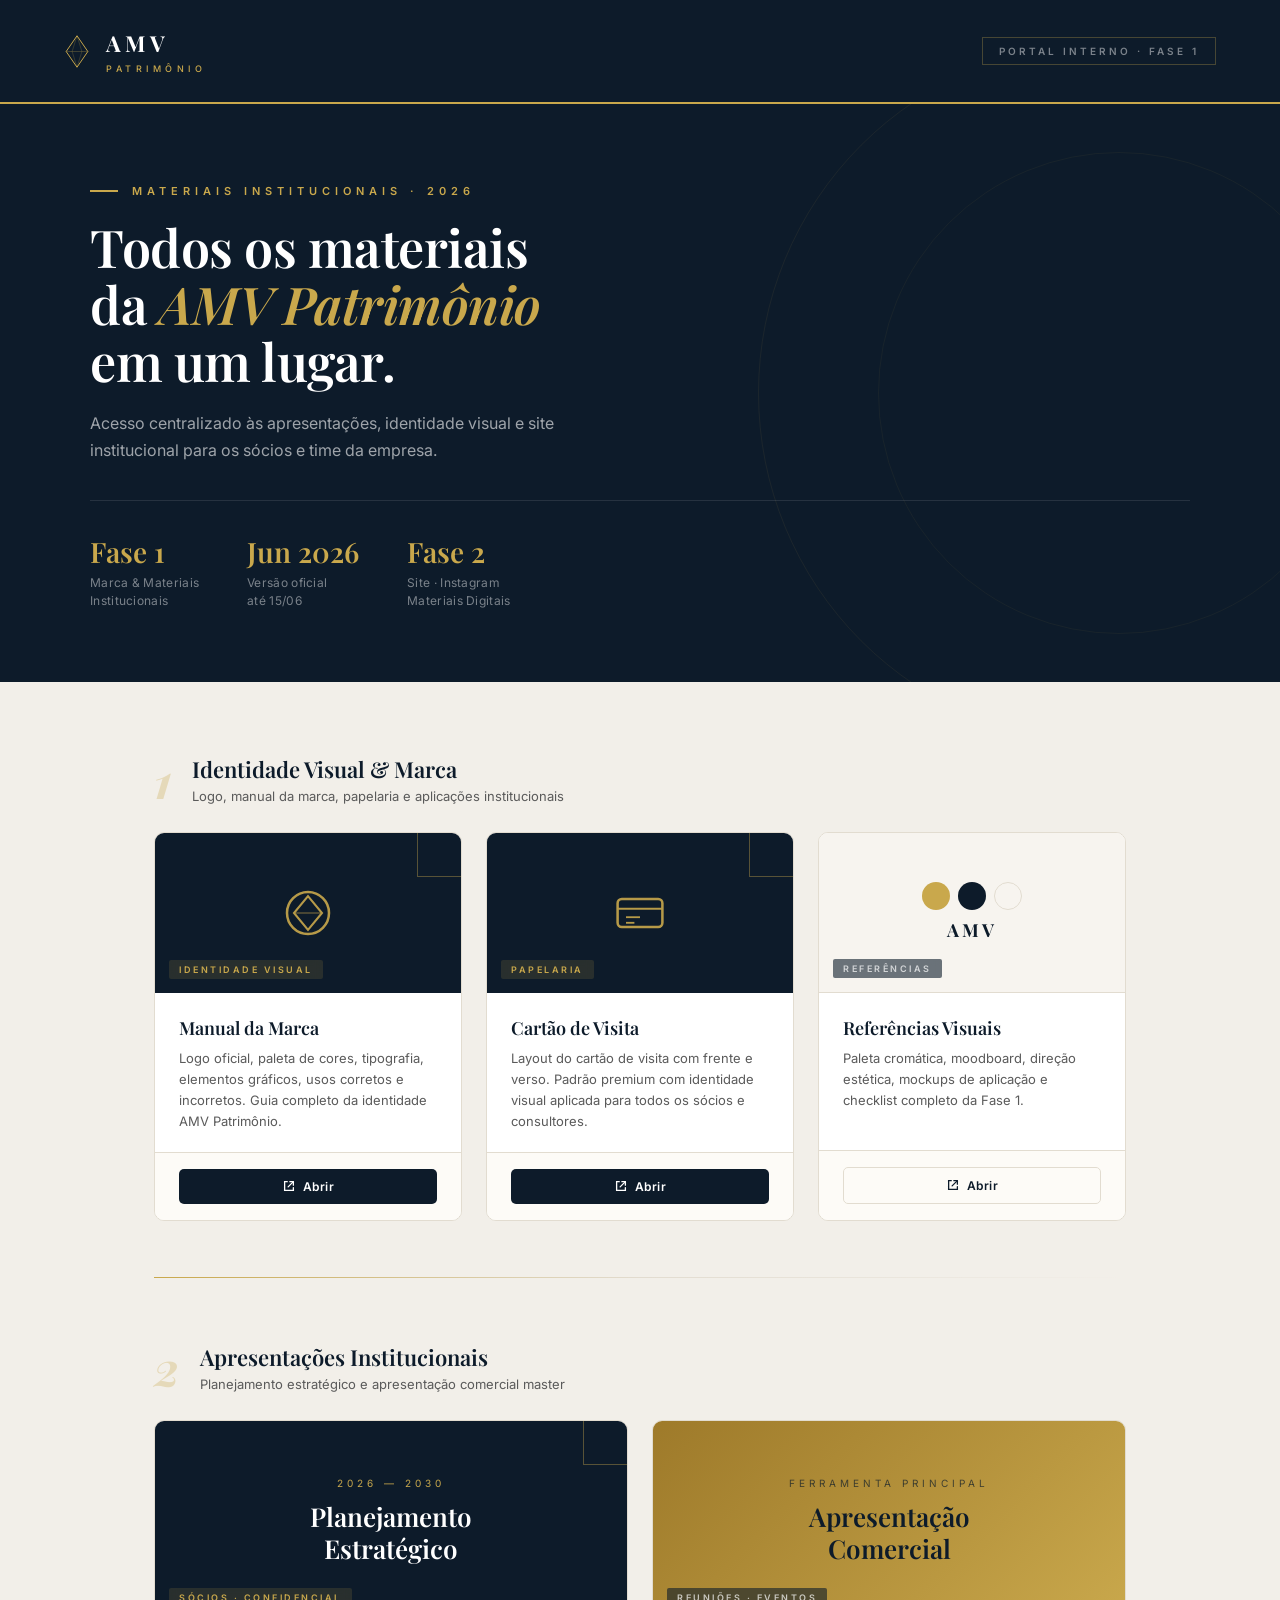
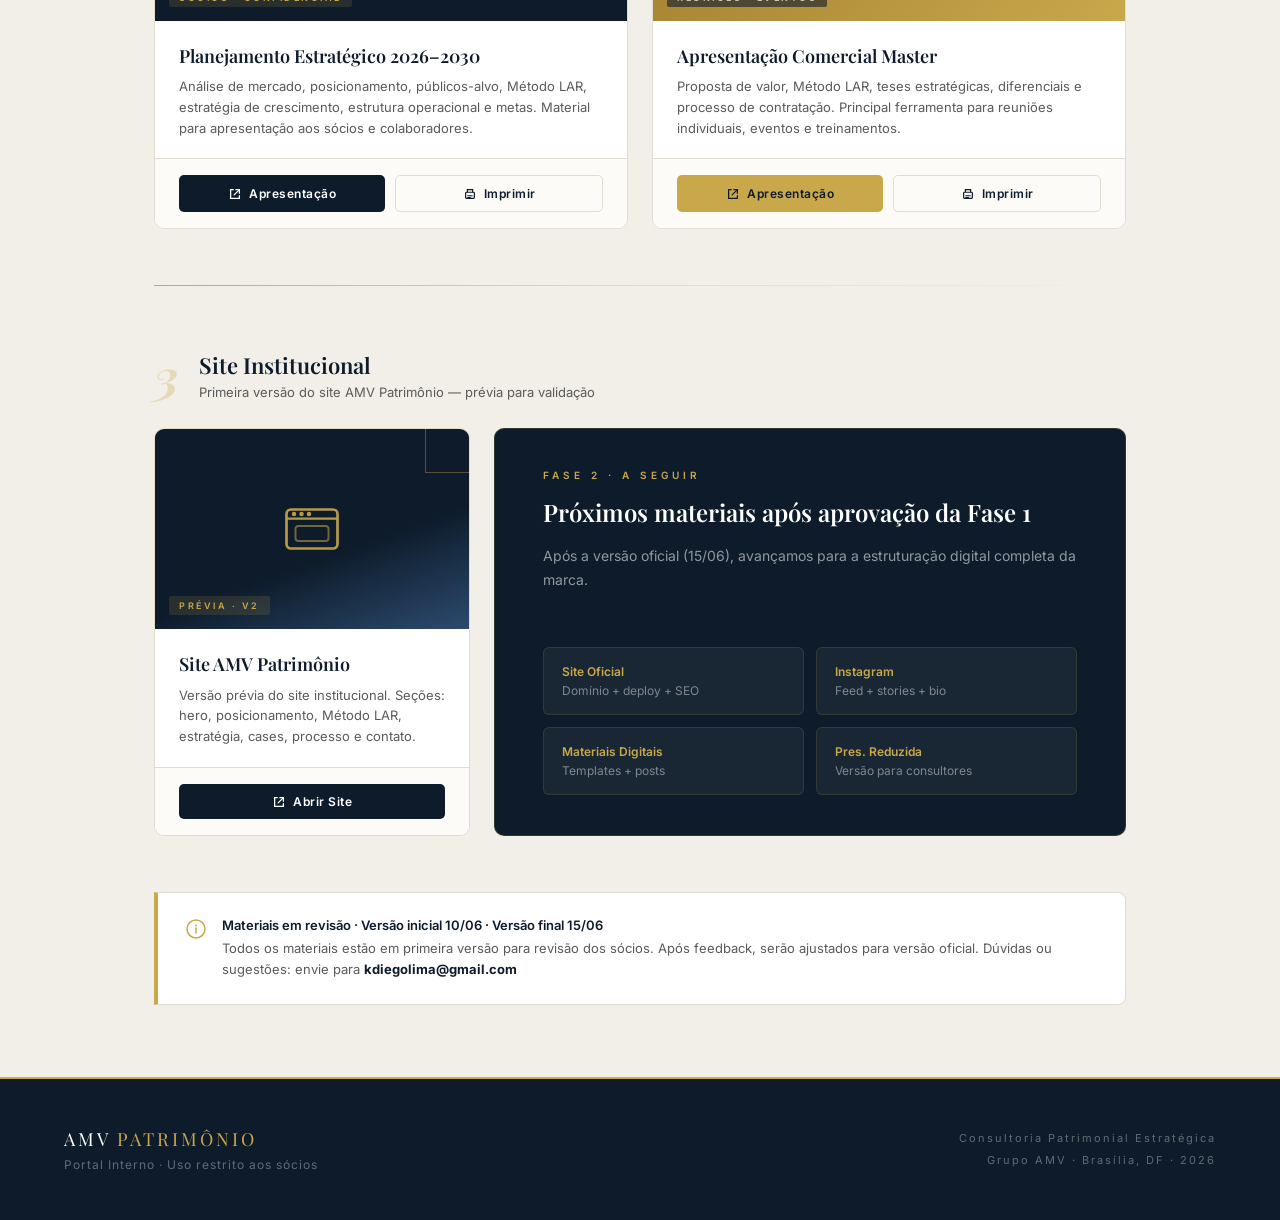
==== index.html @ bef15b98 "feat: lancamento Fase 1 - identidade visual, apresentacoes e site Portal HUB, manual da marca, carta" ====
<!DOCTYPE html>
<html lang="pt-BR">
<head>
<meta charset="UTF-8">
<meta name="viewport" content="width=device-width, initial-scale=1.0">
<title>AMV Patrimônio — Portal Interno</title>
<link rel="preconnect" href="https://fonts.googleapis.com">
<link href="https://fonts.googleapis.com/css2?family=Playfair+Display:ital,wght@0,400;0,600;0,700;1,400;1,600&family=Inter:wght@300;400;500;600&display=swap" rel="stylesheet">
<style>
:root{
  --ouro:#C9A84C; --ouro-l:#E2C97E; --ouro-d:#9E7A2A;
  --navy:#0D1B2A; --navy-m:#1A2F47; --navy-l:#2C4A6E;
  --graf:#2E2E2E; --cinza:#5A5A5A; --cinza-l:#D4D4D4;
  --off:#F7F4EF; --off-2:#F2EFE9; --branco:#FFFFFF;
  --line:#E2DCD0;
  --serif:'Playfair Display',Georgia,serif;
  --sans:'Inter',system-ui,sans-serif;
}
*{margin:0;padding:0;box-sizing:border-box;}
html{scroll-behavior:smooth;}
body{font-family:var(--sans);background:var(--off-2);color:var(--graf);-webkit-font-smoothing:antialiased;overflow-x:hidden;}
a{text-decoration:none;color:inherit;}
svg{display:block;}

/* ── HEADER ─────────────────────────────────────────── */
.hdr{
  background:var(--navy);
  border-bottom:2px solid var(--ouro);
  padding:28px 64px;
  display:flex; align-items:center; justify-content:space-between;
  position:sticky; top:0; z-index:100;
  backdrop-filter:blur(8px);
}
.logo{display:flex;align-items:center;gap:16px;}
.logo-amv{font-family:var(--serif);font-size:22px;font-weight:700;color:#fff;letter-spacing:.2em;}
.logo-pat{font-size:9px;font-weight:500;letter-spacing:.5em;text-transform:uppercase;color:var(--ouro);margin-top:5px;}
.hdr-tag{
  font-size:10px;font-weight:600;letter-spacing:3px;text-transform:uppercase;
  color:rgba(255,255,255,.45);
  border:1px solid rgba(201,168,76,.3);
  padding:7px 16px;
}

/* ── HERO ────────────────────────────────────────────── */
.hero{
  background:var(--navy);
  padding:80px 64px 72px;
  position:relative; overflow:hidden;
}
.hero::after{
  content:""; position:absolute; right:-180px; top:50%; transform:translateY(-50%);
  width:700px; height:700px; border:1px solid rgba(201,168,76,.08); border-radius:50%;
  pointer-events:none;
}
.hero::before{
  content:""; position:absolute; right:-80px; top:50%; transform:translateY(-50%);
  width:480px; height:480px; border:1px solid rgba(201,168,76,.06); border-radius:50%;
  pointer-events:none;
}
.hero-in{max-width:1100px;margin:0 auto;position:relative;z-index:2;}
.hero-eyebrow{
  font-size:11px;font-weight:600;letter-spacing:5px;text-transform:uppercase;
  color:var(--ouro);margin-bottom:20px;display:flex;align-items:center;gap:14px;
}
.hero-eyebrow::before{content:"";width:28px;height:1.5px;background:var(--ouro);display:inline-block;}
.hero h1{
  font-family:var(--serif);font-size:52px;font-weight:600;color:#fff;
  line-height:1.1;letter-spacing:-.5px;margin-bottom:20px;
}
.hero h1 em{font-style:italic;color:var(--ouro);}
.hero-sub{font-size:16px;color:rgba(255,255,255,.6);max-width:520px;line-height:1.7;margin-bottom:36px;}
.hero-stats{display:flex;gap:48px;padding-top:32px;border-top:1px solid rgba(255,255,255,.1);}
.stat-n{font-family:var(--serif);font-size:28px;color:var(--ouro);font-weight:600;}
.stat-l{font-size:12px;color:rgba(255,255,255,.45);line-height:1.5;margin-top:4px;letter-spacing:.3px;}

/* ── MATERIAIS GRID ──────────────────────────────────── */
.main{max-width:1100px;margin:0 auto;padding:72px 64px;}

.section-eyebrow{
  font-size:11px;font-weight:600;letter-spacing:5px;text-transform:uppercase;
  color:var(--ouro-d);margin-bottom:10px;display:flex;align-items:center;gap:14px;
}
.section-eyebrow::before{content:"";width:28px;height:1.5px;background:var(--ouro);display:inline-block;}
.section-title{
  font-family:var(--serif);font-size:36px;font-weight:600;color:var(--navy);
  margin-bottom:48px;line-height:1.2;
}

.phase{margin-bottom:72px;}
.phase-label{
  display:inline-flex;align-items:center;gap:10px;
  background:var(--navy);color:var(--ouro);
  font-size:10px;font-weight:600;letter-spacing:3px;text-transform:uppercase;
  padding:8px 18px;margin-bottom:24px;
}

/* grid de cards */
.cards{display:grid;grid-template-columns:repeat(3,1fr);gap:24px;}
.cards.two{grid-template-columns:repeat(2,1fr);}
.cards.four{grid-template-columns:repeat(4,1fr);}

/* card base */
.card{
  background:var(--branco);border:1px solid var(--line);border-radius:10px;
  overflow:hidden;transition:transform .2s,box-shadow .2s;
  display:flex;flex-direction:column;
}
.card:hover{transform:translateY(-4px);box-shadow:0 20px 50px -16px rgba(13,27,42,.18);}

/* top colorido */
.card-top{
  height:160px;display:flex;align-items:center;justify-content:center;
  position:relative;overflow:hidden;
}
.card-top.dark{background:var(--navy);}
.card-top.gold{background:linear-gradient(135deg,var(--ouro-d),var(--ouro));}
.card-top.cream{background:var(--off);border-bottom:1px solid var(--line);}
.card-top.site{background:linear-gradient(160deg,var(--navy) 60%,var(--navy-l));}

/* ícone SVG no topo */
.card-icon{opacity:.9;}

/* corner deco */
.card-corner{
  position:absolute;top:0;right:0;width:44px;height:44px;
  border-left:1.5px solid rgba(201,168,76,.4);
  border-bottom:1.5px solid rgba(201,168,76,.4);
}

/* tag de categoria */
.card-cat{
  position:absolute;bottom:14px;left:14px;
  font-size:9px;font-weight:600;letter-spacing:2.5px;text-transform:uppercase;
  background:rgba(201,168,76,.15);color:var(--ouro);
  padding:4px 10px;border-radius:2px;
  backdrop-filter:blur(4px);
}
.card-cat.dark-cat{background:rgba(13,27,42,.6);color:rgba(255,255,255,.7);}

/* corpo do card */
.card-body{padding:24px 24px 20px;flex:1;display:flex;flex-direction:column;}
.card-name{font-family:var(--serif);font-size:18px;font-weight:600;color:var(--navy);margin-bottom:8px;line-height:1.3;}
.card-desc{font-size:13px;color:var(--cinza);line-height:1.6;flex:1;}

/* actions */
.card-actions{
  display:flex;gap:10px;padding:16px 24px;
  border-top:1px solid var(--line);
  background:#FDFBF7;
}
.btn{
  flex:1;display:flex;align-items:center;justify-content:center;gap:7px;
  font-size:12px;font-weight:600;letter-spacing:.5px;
  padding:10px 14px;border-radius:5px;
  transition:all .18s;cursor:pointer;
}
.btn-primary{background:var(--navy);color:#fff;}
.btn-primary:hover{background:var(--navy-m);}
.btn-ghost{background:transparent;color:var(--navy);border:1px solid var(--line);}
.btn-ghost:hover{background:var(--off);border-color:var(--cinza-l);}
.btn-gold{background:var(--ouro);color:var(--navy);}
.btn-gold:hover{background:var(--ouro-l);}
.btn svg{flex-shrink:0;}

/* ── DIVIDER ─────────────────────────────────────────── */
.divider{
  height:1px;
  background:linear-gradient(90deg,var(--ouro),var(--line),transparent);
  margin:0 0 64px;
}

/* ── FASE BADGE ──────────────────────────────────────── */
.fase-header{
  display:flex;align-items:center;gap:20px;margin-bottom:28px;
}
.fase-num{
  font-family:var(--serif);font-style:italic;
  font-size:48px;color:var(--ouro);opacity:.3;line-height:1;font-weight:700;
}
.fase-info h3{
  font-family:var(--serif);font-size:22px;font-weight:600;color:var(--navy);margin-bottom:4px;
}
.fase-info p{font-size:13px;color:var(--cinza);}

/* ── FOOTER ──────────────────────────────────────────── */
.footer{
  background:var(--navy);border-top:2px solid var(--ouro);
  padding:48px 64px;
  display:flex;justify-content:space-between;align-items:center;
}
.footer-brand{font-family:var(--serif);font-size:18px;color:#fff;letter-spacing:3px;}
.footer-brand span{color:var(--ouro);}
.footer-right{font-size:11px;color:rgba(255,255,255,.35);letter-spacing:2px;text-align:right;line-height:2;}

/* ── RESPONSIVE ──────────────────────────────────────── */
@media(max-width:900px){
  .hdr,.hero{padding-left:28px;padding-right:28px;}
  .main{padding:48px 28px;}
  .hero h1{font-size:36px;}
  .hero-stats{gap:28px;flex-wrap:wrap;}
  .cards,.cards.two,.cards.four{grid-template-columns:1fr;}
  .footer{padding:36px 28px;flex-direction:column;gap:20px;text-align:center;}
  .footer-right{text-align:center;}
}
</style>
</head>
<body>

<!-- SVG symbols -->
<svg width="0" height="0" style="position:absolute" aria-hidden="true">
  <defs>
    <symbol id="ico-deck" viewBox="0 0 40 40">
      <rect x="4" y="6" width="32" height="28" rx="3" fill="none" stroke="currentColor" stroke-width="1.8"/>
      <line x1="4" y1="14" x2="36" y2="14" stroke="currentColor" stroke-width="1.5"/>
      <line x1="12" y1="21" x2="28" y2="21" stroke="currentColor" stroke-width="1.4"/>
      <line x1="12" y1="27" x2="24" y2="27" stroke="currentColor" stroke-width="1.4"/>
    </symbol>
    <symbol id="ico-brand" viewBox="0 0 40 40">
      <circle cx="20" cy="20" r="15" fill="none" stroke="currentColor" stroke-width="1.8"/>
      <path d="M20 8 L30 20 L20 32 L10 20 Z" fill="none" stroke="currentColor" stroke-width="1.5"/>
      <line x1="10" y1="20" x2="30" y2="20" stroke="currentColor" stroke-width="1" stroke-opacity=".5"/>
    </symbol>
    <symbol id="ico-site" viewBox="0 0 40 40">
      <rect x="3" y="7" width="34" height="26" rx="3" fill="none" stroke="currentColor" stroke-width="1.8"/>
      <line x1="3" y1="13" x2="37" y2="13" stroke="currentColor" stroke-width="1.5"/>
      <circle cx="8" cy="10" r="1.5" fill="currentColor"/>
      <circle cx="13" cy="10" r="1.5" fill="currentColor"/>
      <circle cx="18" cy="10" r="1.5" fill="currentColor"/>
      <rect x="9" y="18" width="22" height="10" rx="2" fill="none" stroke="currentColor" stroke-width="1.3" stroke-opacity=".6"/>
    </symbol>
    <symbol id="ico-card" viewBox="0 0 40 40">
      <rect x="4" y="10" width="32" height="20" rx="3" fill="none" stroke="currentColor" stroke-width="1.8"/>
      <line x1="4" y1="17" x2="36" y2="17" stroke="currentColor" stroke-width="1.5"/>
      <line x1="10" y1="23" x2="20" y2="23" stroke="currentColor" stroke-width="1.3"/>
      <line x1="10" y1="27" x2="16" y2="27" stroke="currentColor" stroke-width="1.3"/>
    </symbol>
    <symbol id="ico-pdf" viewBox="0 0 40 40">
      <path d="M8 4 H26 L32 10 V36 H8 Z" fill="none" stroke="currentColor" stroke-width="1.8"/>
      <path d="M26 4 V10 H32" fill="none" stroke="currentColor" stroke-width="1.5"/>
      <line x1="13" y1="18" x2="27" y2="18" stroke="currentColor" stroke-width="1.3"/>
      <line x1="13" y1="23" x2="27" y2="23" stroke="currentColor" stroke-width="1.3"/>
      <line x1="13" y1="28" x2="21" y2="28" stroke="currentColor" stroke-width="1.3"/>
    </symbol>
    <symbol id="ico-open" viewBox="0 0 16 16">
      <path d="M6 3H3v10h10v-3" fill="none" stroke="currentColor" stroke-width="1.5" stroke-linecap="round"/>
      <path d="M9 3h4v4" fill="none" stroke="currentColor" stroke-width="1.5" stroke-linecap="round" stroke-linejoin="round"/>
      <line x1="13" y1="3" x2="7" y2="9" stroke="currentColor" stroke-width="1.5" stroke-linecap="round"/>
    </symbol>
    <symbol id="ico-print" viewBox="0 0 16 16">
      <rect x="3" y="6" width="10" height="7" rx="1" fill="none" stroke="currentColor" stroke-width="1.4"/>
      <path d="M5 6V3h6v3" fill="none" stroke="currentColor" stroke-width="1.4"/>
      <line x1="5" y1="10" x2="11" y2="10" stroke="currentColor" stroke-width="1.2"/>
      <line x1="5" y1="12" x2="9" y2="12" stroke="currentColor" stroke-width="1.2"/>
    </symbol>
    <symbol id="m-diamond" viewBox="0 0 48 64">
      <path d="M24 3 L44 32 L24 61 L4 32 Z" fill="none" stroke="currentColor" stroke-width="1.8" stroke-linejoin="round"/>
      <line x1="4" y1="32" x2="44" y2="32" stroke="currentColor" stroke-width="1" stroke-opacity=".5"/>
      <path d="M24 3 L15 32 L24 61" fill="none" stroke="currentColor" stroke-width="1" stroke-opacity=".4" stroke-linejoin="round"/>
      <path d="M24 3 L33 32 L24 61" fill="none" stroke="currentColor" stroke-width="1" stroke-opacity=".4" stroke-linejoin="round"/>
    </symbol>
  </defs>
</svg>

<!-- HEADER -->
<header class="hdr">
  <div class="logo">
    <svg style="color:var(--ouro)" width="26" height="35"><use href="#m-diamond"/></svg>
    <div>
      <div class="logo-amv">AMV</div>
      <div class="logo-pat">Patrimônio</div>
    </div>
  </div>
  <div class="hdr-tag">Portal Interno · Fase 1</div>
</header>

<!-- HERO -->
<section class="hero">
  <div class="hero-in">
    <div class="hero-eyebrow">Materiais Institucionais · 2026</div>
    <h1>Todos os materiais<br>da <em>AMV Patrimônio</em><br>em um lugar.</h1>
    <p class="hero-sub">Acesso centralizado às apresentações, identidade visual e site institucional para os sócios e time da empresa.</p>
    <div class="hero-stats">
      <div>
        <div class="stat-n">Fase 1</div>
        <div class="stat-l">Marca &amp; Materiais<br>Institucionais</div>
      </div>
      <div>
        <div class="stat-n">Jun 2026</div>
        <div class="stat-l">Versão oficial<br>até 15/06</div>
      </div>
      <div>
        <div class="stat-n">Fase 2</div>
        <div class="stat-l">Site · Instagram<br>Materiais Digitais</div>
      </div>
    </div>
  </div>
</section>

<!-- CONTEÚDO PRINCIPAL -->
<main class="main">

  <!-- FASE 1 · IDENTIDADE VISUAL -->
  <div class="fase-header">
    <div class="fase-num">1</div>
    <div class="fase-info">
      <h3>Identidade Visual &amp; Marca</h3>
      <p>Logo, manual da marca, papelaria e aplicações institucionais</p>
    </div>
  </div>

  <div class="cards" style="margin-bottom:56px;">

    <!-- Manual da Marca -->
    <div class="card">
      <div class="card-top dark">
        <svg class="card-icon" style="color:var(--ouro)" width="56" height="56"><use href="#ico-brand"/></svg>
        <div class="card-corner"></div>
        <div class="card-cat">Identidade Visual</div>
      </div>
      <div class="card-body">
        <div class="card-name">Manual da Marca</div>
        <div class="card-desc">Logo oficial, paleta de cores, tipografia, elementos gráficos, usos corretos e incorretos. Guia completo da identidade AMV Patrimônio.</div>
      </div>
      <div class="card-actions">
        <a href="manual.html" target="_blank" class="btn btn-primary">
          <svg width="14" height="14"><use href="#ico-open"/></svg> Abrir
        </a>
      </div>
    </div>

    <!-- Cartão de Visita -->
    <div class="card">
      <div class="card-top dark">
        <svg class="card-icon" style="color:var(--ouro)" width="56" height="56"><use href="#ico-card"/></svg>
        <div class="card-corner"></div>
        <div class="card-cat">Papelaria</div>
      </div>
      <div class="card-body">
        <div class="card-name">Cartão de Visita</div>
        <div class="card-desc">Layout do cartão de visita com frente e verso. Padrão premium com identidade visual aplicada para todos os sócios e consultores.</div>
      </div>
      <div class="card-actions">
        <a href="cartao.html" target="_blank" class="btn btn-primary">
          <svg width="14" height="14"><use href="#ico-open"/></svg> Abrir
        </a>
      </div>
    </div>

    <!-- Referências Visuais -->
    <div class="card">
      <div class="card-top cream">
        <div style="display:flex;flex-direction:column;gap:8px;align-items:center;">
          <div style="display:flex;gap:8px;">
            <div style="width:28px;height:28px;border-radius:50%;background:#C9A84C;"></div>
            <div style="width:28px;height:28px;border-radius:50%;background:#0D1B2A;"></div>
            <div style="width:28px;height:28px;border-radius:50%;background:#F7F4EF;border:1px solid #E2DCD0;"></div>
          </div>
          <div style="font-family:'Playfair Display',serif;font-size:18px;color:#0D1B2A;letter-spacing:3px;font-weight:700;">AMV</div>
        </div>
        <div class="card-cat dark-cat">Referências</div>
      </div>
      <div class="card-body">
        <div class="card-name">Referências Visuais</div>
        <div class="card-desc">Paleta cromática, moodboard, direção estética, mockups de aplicação e checklist completo da Fase 1.</div>
      </div>
      <div class="card-actions">
        <a href="referencias.html" target="_blank" class="btn btn-ghost">
          <svg width="14" height="14"><use href="#ico-open"/></svg> Abrir
        </a>
      </div>
    </div>

  </div>

  <div class="divider"></div>

  <!-- FASE 1 · APRESENTAÇÕES -->
  <div class="fase-header">
    <div class="fase-num">2</div>
    <div class="fase-info">
      <h3>Apresentações Institucionais</h3>
      <p>Planejamento estratégico e apresentação comercial master</p>
    </div>
  </div>

  <div class="cards two" style="margin-bottom:56px;">

    <!-- Planejamento Estratégico -->
    <div class="card">
      <div class="card-top dark" style="height:200px;">
        <div style="text-align:center;position:relative;z-index:2;">
          <div style="font-size:10px;letter-spacing:4px;text-transform:uppercase;color:var(--ouro);margin-bottom:12px;">2026 — 2030</div>
          <div style="font-family:'Playfair Display',serif;font-size:26px;color:#fff;font-weight:600;line-height:1.2;">Planejamento<br>Estratégico</div>
        </div>
        <div class="card-corner"></div>
        <div class="card-cat">Sócios · Confidencial</div>
      </div>
      <div class="card-body">
        <div class="card-name">Planejamento Estratégico 2026–2030</div>
        <div class="card-desc">Análise de mercado, posicionamento, públicos-alvo, Método LAR, estratégia de crescimento, estrutura operacional e metas. Material para apresentação aos sócios e colaboradores.</div>
      </div>
      <div class="card-actions">
        <a href="planejamento.html" target="_blank" class="btn btn-primary">
          <svg width="14" height="14"><use href="#ico-open"/></svg> Apresentação
        </a>
        <a href="planejamento-print.html" target="_blank" class="btn btn-ghost">
          <svg width="14" height="14"><use href="#ico-print"/></svg> Imprimir
        </a>
      </div>
    </div>

    <!-- Apresentação Comercial -->
    <div class="card">
      <div class="card-top" style="height:200px;background:linear-gradient(135deg,#9E7A2A,#C9A84C);">
        <div style="text-align:center;position:relative;z-index:2;">
          <div style="font-size:10px;letter-spacing:4px;text-transform:uppercase;color:rgba(13,27,42,.7);margin-bottom:12px;">Ferramenta Principal</div>
          <div style="font-family:'Playfair Display',serif;font-size:26px;color:var(--navy);font-weight:600;line-height:1.2;">Apresentação<br>Comercial</div>
        </div>
        <div class="card-cat dark-cat">Reuniões · Eventos</div>
      </div>
      <div class="card-body">
        <div class="card-name">Apresentação Comercial Master</div>
        <div class="card-desc">Proposta de valor, Método LAR, teses estratégicas, diferenciais e processo de contratação. Principal ferramenta para reuniões individuais, eventos e treinamentos.</div>
      </div>
      <div class="card-actions">
        <a href="comercial.html" target="_blank" class="btn btn-gold">
          <svg width="14" height="14"><use href="#ico-open"/></svg> Apresentação
        </a>
        <a href="comercial-print.html" target="_blank" class="btn btn-ghost">
          <svg width="14" height="14"><use href="#ico-print"/></svg> Imprimir
        </a>
      </div>
    </div>

  </div>

  <div class="divider"></div>

  <!-- FASE 1 · SITE -->
  <div class="fase-header">
    <div class="fase-num">3</div>
    <div class="fase-info">
      <h3>Site Institucional</h3>
      <p>Primeira versão do site AMV Patrimônio — prévia para validação</p>
    </div>
  </div>

  <div class="cards" style="grid-template-columns:1fr 2fr;margin-bottom:56px;">

    <div class="card">
      <div class="card-top site" style="height:200px;">
        <svg class="card-icon" style="color:var(--ouro)" width="60" height="60"><use href="#ico-site"/></svg>
        <div class="card-corner"></div>
        <div class="card-cat">Prévia · v2</div>
      </div>
      <div class="card-body">
        <div class="card-name">Site AMV Patrimônio</div>
        <div class="card-desc">Versão prévia do site institucional. Seções: hero, posicionamento, Método LAR, estratégia, cases, processo e contato.</div>
      </div>
      <div class="card-actions">
        <a href="site.html" target="_blank" class="btn btn-primary">
          <svg width="14" height="14"><use href="#ico-open"/></svg> Abrir Site
        </a>
      </div>
    </div>

    <div style="background:var(--navy);border-radius:10px;padding:40px 48px;display:flex;flex-direction:column;justify-content:space-between;border:1px solid rgba(201,168,76,.2);">
      <div>
        <div style="font-size:10px;font-weight:600;letter-spacing:4px;text-transform:uppercase;color:var(--ouro);margin-bottom:16px;">Fase 2 · A seguir</div>
        <div style="font-family:'Playfair Display',serif;font-size:24px;color:#fff;font-weight:600;line-height:1.3;margin-bottom:16px;">Próximos materiais após aprovação da Fase 1</div>
        <p style="font-size:14px;color:rgba(255,255,255,.55);line-height:1.7;">Após a versão oficial (15/06), avançamos para a estruturação digital completa da marca.</p>
      </div>
      <div style="display:grid;grid-template-columns:1fr 1fr;gap:12px;margin-top:28px;">
        <div style="background:rgba(255,255,255,.05);border:1px solid rgba(201,168,76,.15);border-radius:6px;padding:16px 18px;">
          <div style="font-size:12px;color:var(--ouro);font-weight:600;margin-bottom:4px;">Site Oficial</div>
          <div style="font-size:12px;color:rgba(255,255,255,.45);">Domínio + deploy + SEO</div>
        </div>
        <div style="background:rgba(255,255,255,.05);border:1px solid rgba(201,168,76,.15);border-radius:6px;padding:16px 18px;">
          <div style="font-size:12px;color:var(--ouro);font-weight:600;margin-bottom:4px;">Instagram</div>
          <div style="font-size:12px;color:rgba(255,255,255,.45);">Feed + stories + bio</div>
        </div>
        <div style="background:rgba(255,255,255,.05);border:1px solid rgba(201,168,76,.15);border-radius:6px;padding:16px 18px;">
          <div style="font-size:12px;color:var(--ouro);font-weight:600;margin-bottom:4px;">Materiais Digitais</div>
          <div style="font-size:12px;color:rgba(255,255,255,.45);">Templates + posts</div>
        </div>
        <div style="background:rgba(255,255,255,.05);border:1px solid rgba(201,168,76,.15);border-radius:6px;padding:16px 18px;">
          <div style="font-size:12px;color:var(--ouro);font-weight:600;margin-bottom:4px;">Pres. Reduzida</div>
          <div style="font-size:12px;color:rgba(255,255,255,.45);">Versão para consultores</div>
        </div>
      </div>
    </div>

  </div>

  <!-- NOTA DE REVISÃO -->
  <div style="background:#fff;border:1px solid var(--line);border-left:4px solid var(--ouro);border-radius:0 8px 8px 0;padding:24px 28px;display:flex;gap:16px;align-items:flex-start;">
    <svg style="color:var(--ouro);flex-shrink:0;margin-top:2px;" width="20" height="20" viewBox="0 0 20 20" fill="none"><circle cx="10" cy="10" r="9" stroke="currentColor" stroke-width="1.5"/><line x1="10" y1="9" x2="10" y2="14" stroke="currentColor" stroke-width="1.5" stroke-linecap="round"/><circle cx="10" cy="6.5" r="1" fill="currentColor"/></svg>
    <div>
      <div style="font-size:13px;font-weight:600;color:var(--navy);margin-bottom:5px;">Materiais em revisão · Versão inicial 10/06 · Versão final 15/06</div>
      <div style="font-size:13px;color:var(--cinza);line-height:1.6;">Todos os materiais estão em primeira versão para revisão dos sócios. Após feedback, serão ajustados para versão oficial. Dúvidas ou sugestões: envie para <b style="color:var(--navy);">kdiegolima@gmail.com</b></div>
    </div>
  </div>

</main>

<!-- FOOTER -->
<footer class="footer">
  <div>
    <div class="footer-brand">AMV <span>PATRIMÔNIO</span></div>
    <div style="font-size:12px;color:rgba(255,255,255,.35);margin-top:6px;letter-spacing:1px;">Portal Interno · Uso restrito aos sócios</div>
  </div>
  <div class="footer-right">
    Consultoria Patrimonial Estratégica<br>
    Grupo AMV · Brasília, DF · 2026
  </div>
</footer>

</body>
</html>
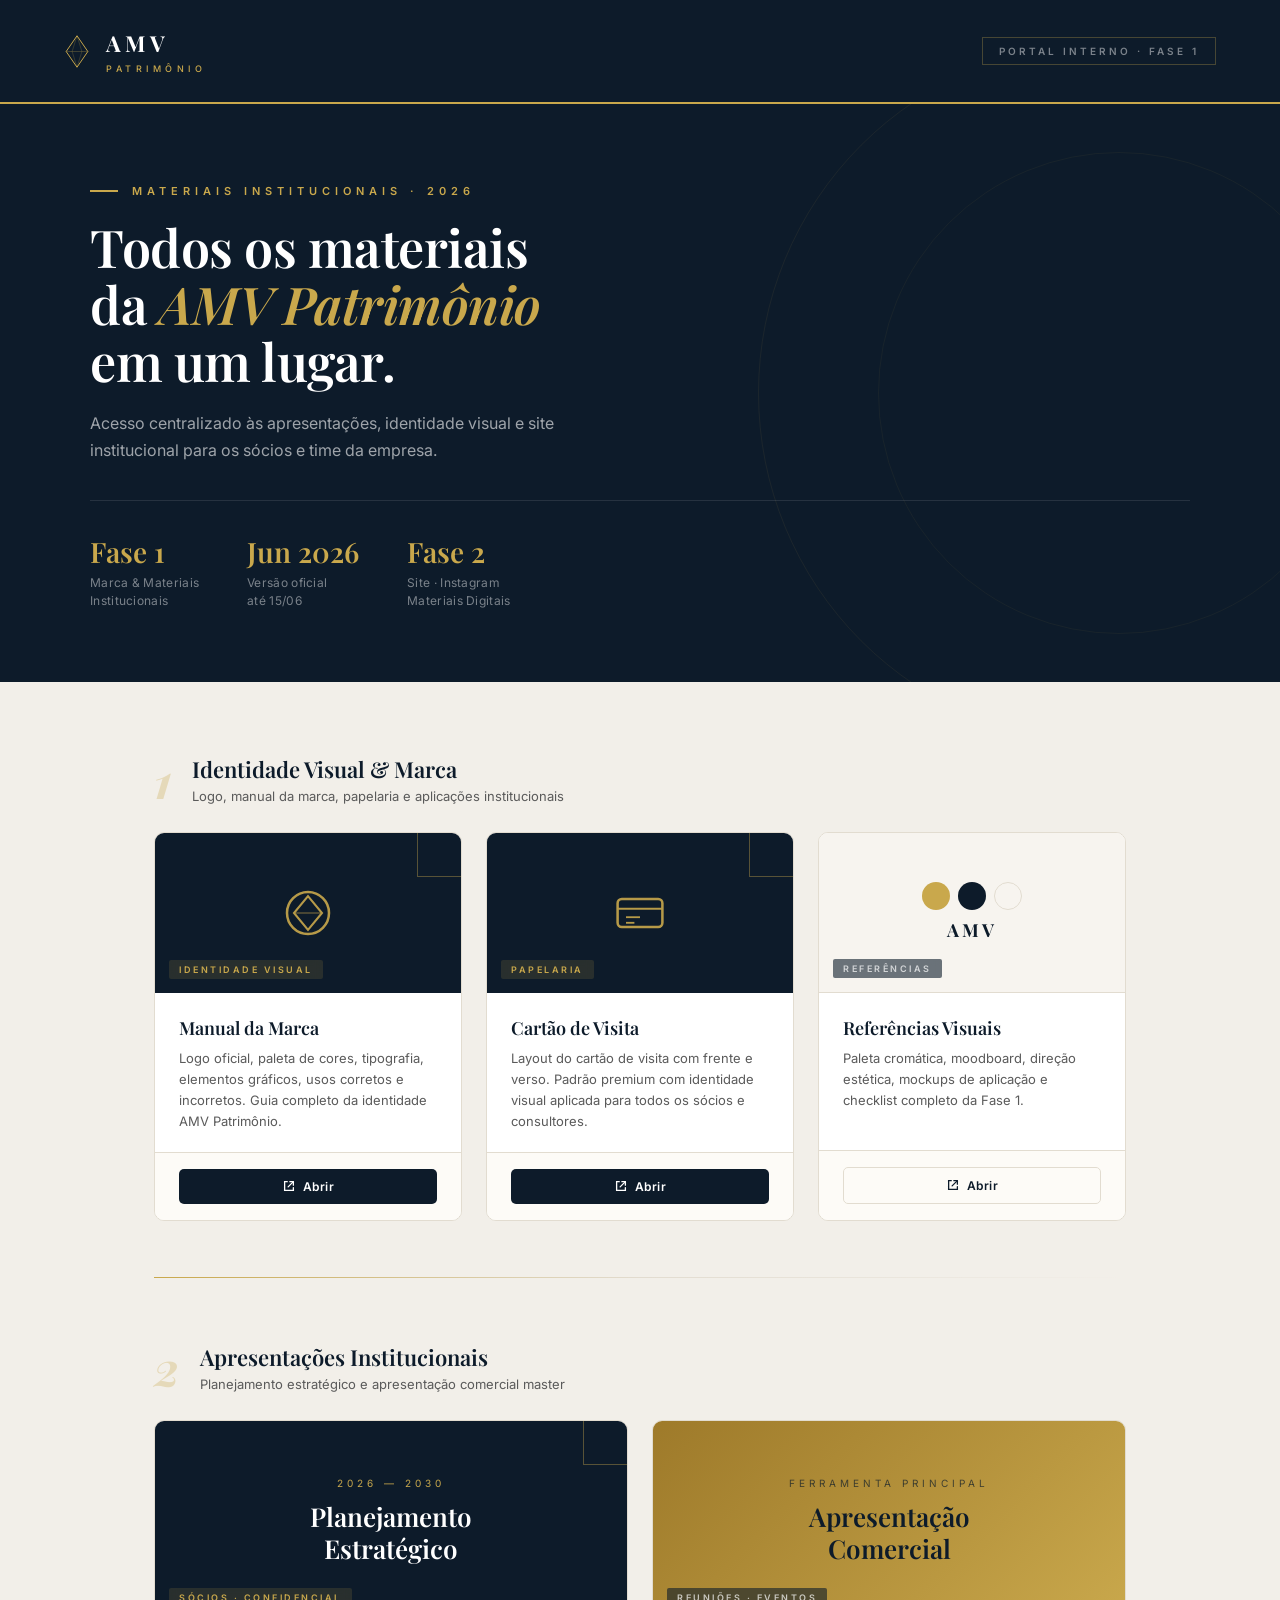
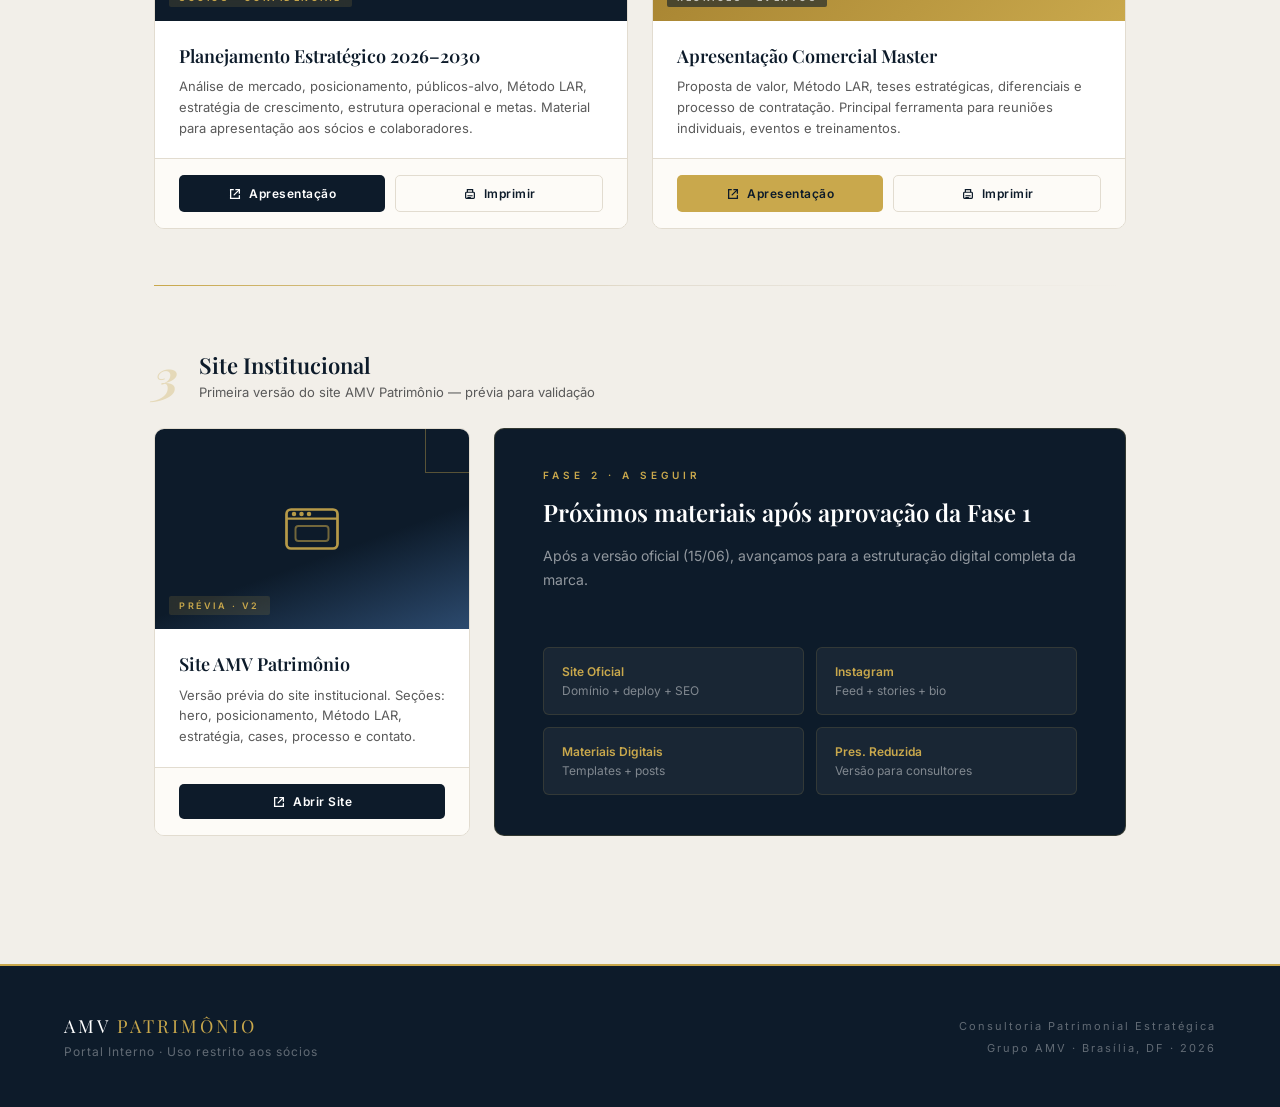
==== commit 8514aca1: "fix: correcoes visuais e foto do Andre - Contraste: texto branco em cards .card.gold e .s.deep (pag " ====
--- a/index.html
+++ b/index.html
@@ -492,14 +492,6 @@
 
   </div>
 
-  <!-- NOTA DE REVISÃO -->
-  <div style="background:#fff;border:1px solid var(--line);border-left:4px solid var(--ouro);border-radius:0 8px 8px 0;padding:24px 28px;display:flex;gap:16px;align-items:flex-start;">
-    <svg style="color:var(--ouro);flex-shrink:0;margin-top:2px;" width="20" height="20" viewBox="0 0 20 20" fill="none"><circle cx="10" cy="10" r="9" stroke="currentColor" stroke-width="1.5"/><line x1="10" y1="9" x2="10" y2="14" stroke="currentColor" stroke-width="1.5" stroke-linecap="round"/><circle cx="10" cy="6.5" r="1" fill="currentColor"/></svg>
-    <div>
-      <div style="font-size:13px;font-weight:600;color:var(--navy);margin-bottom:5px;">Materiais em revisão · Versão inicial 10/06 · Versão final 15/06</div>
-      <div style="font-size:13px;color:var(--cinza);line-height:1.6;">Todos os materiais estão em primeira versão para revisão dos sócios. Após feedback, serão ajustados para versão oficial. Dúvidas ou sugestões: envie para <b style="color:var(--navy);">kdiegolima@gmail.com</b></div>
-    </div>
-  </div>
 
 </main>
 
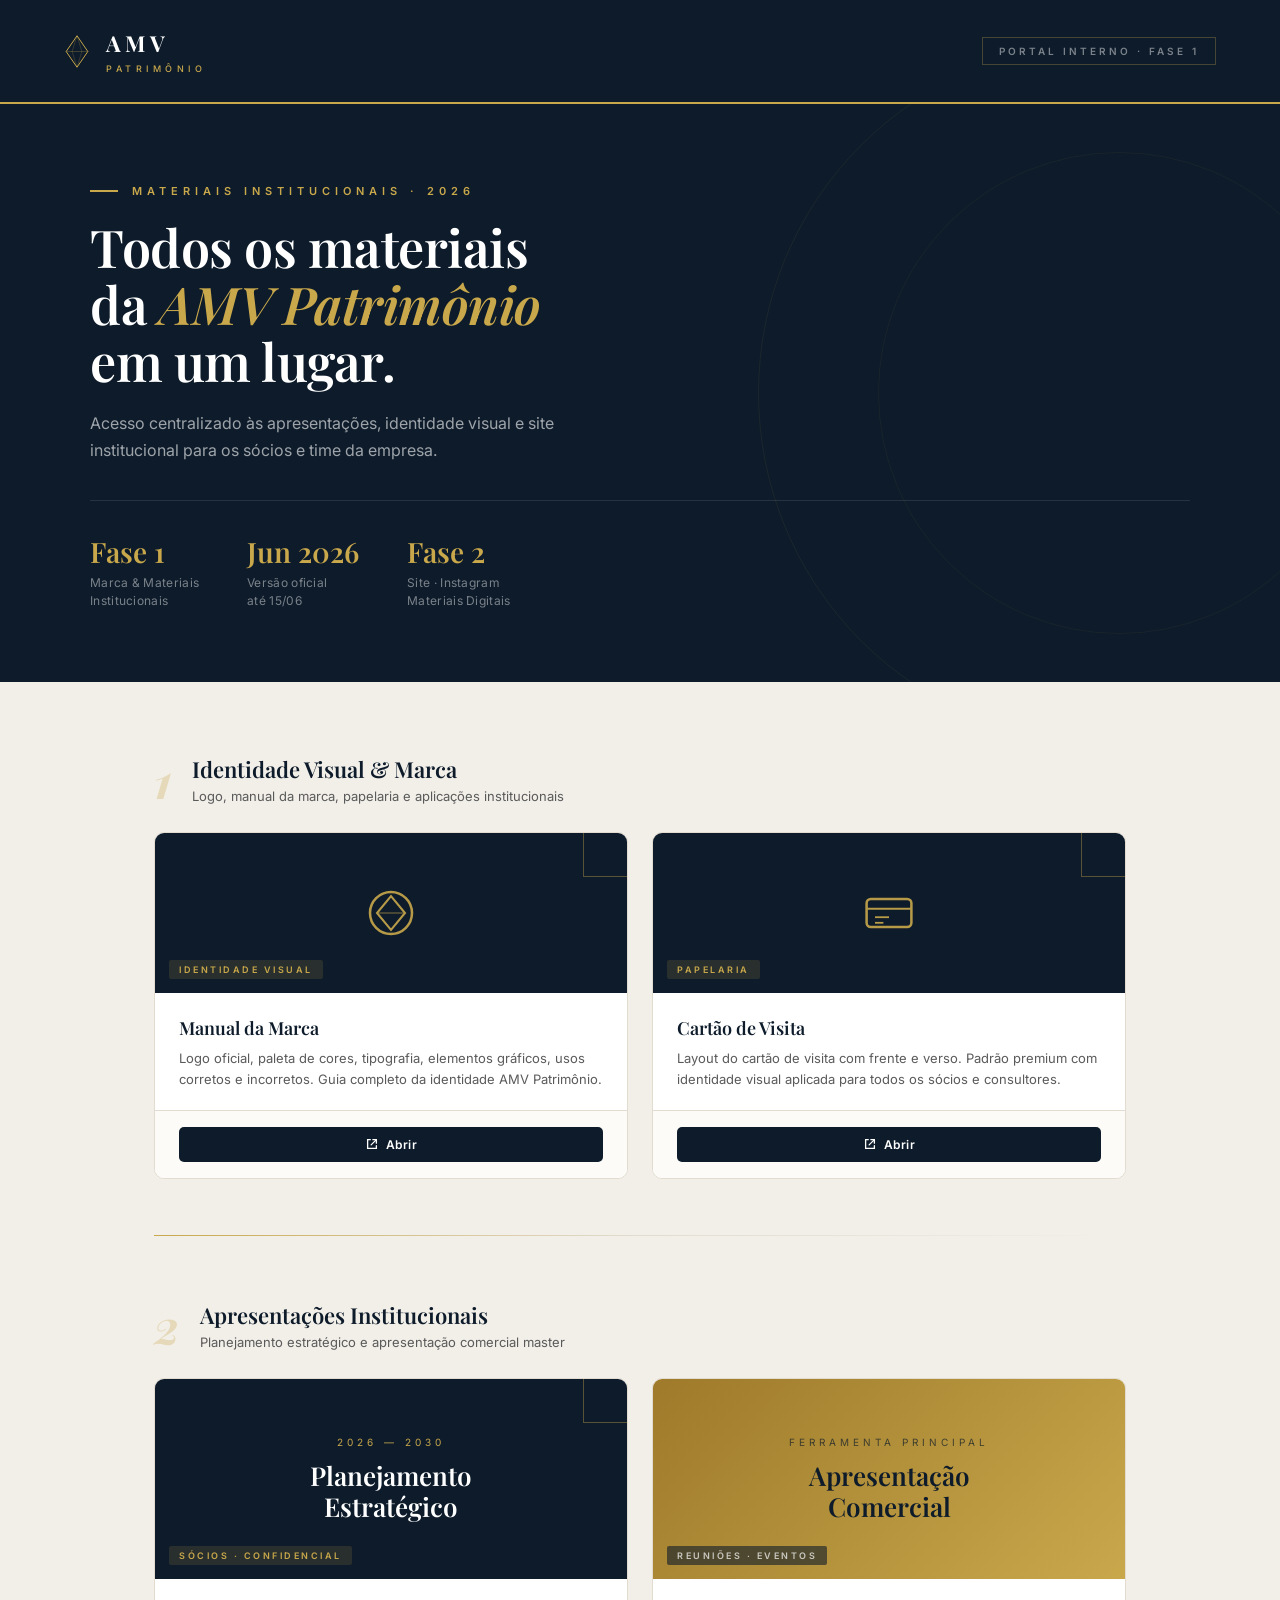
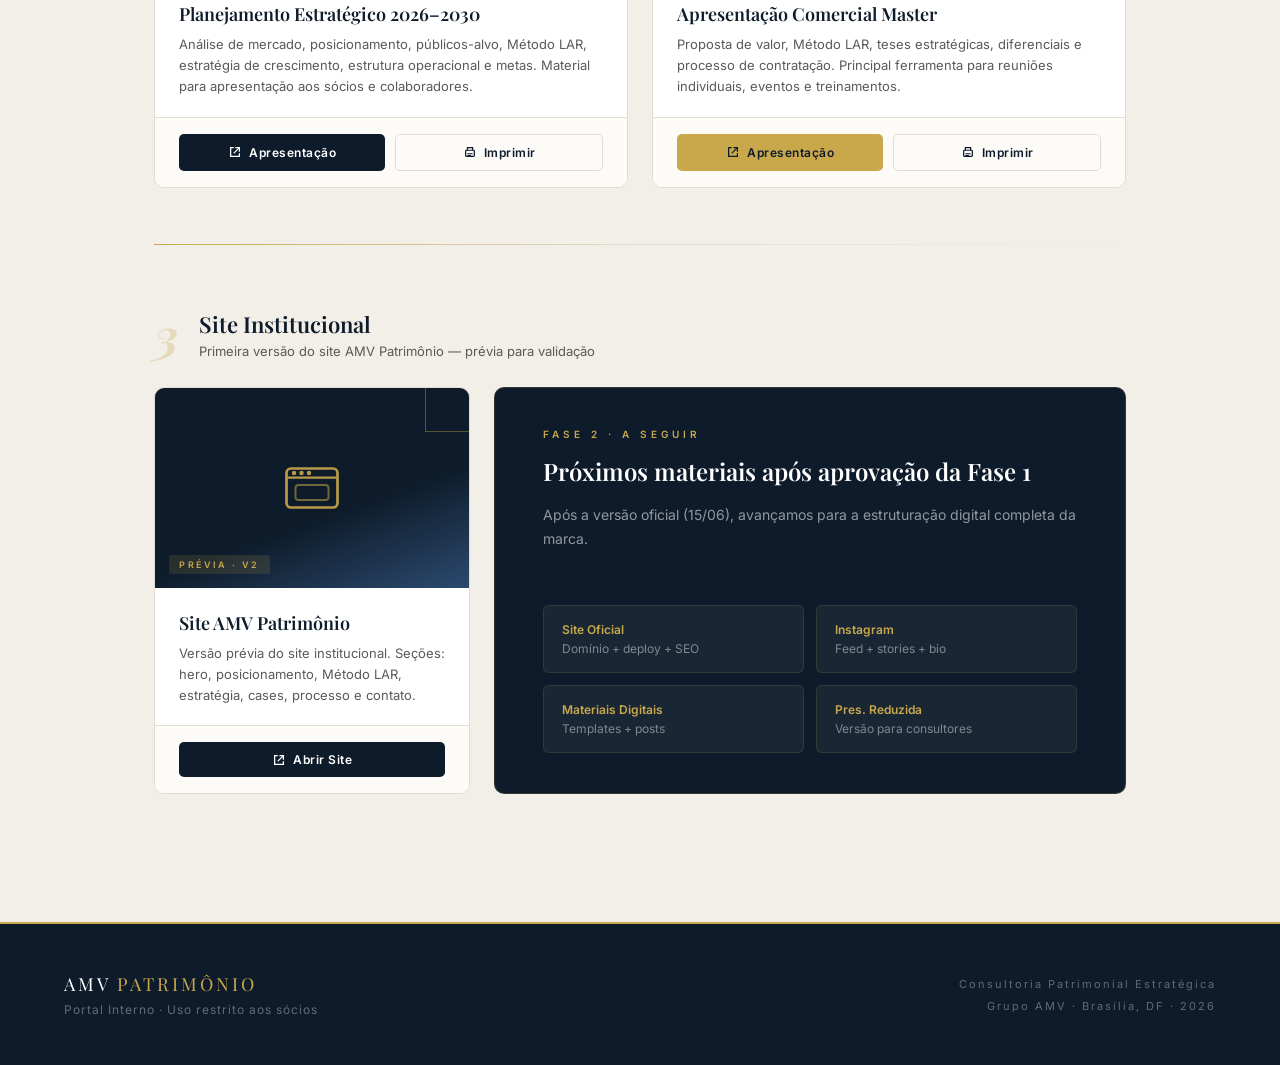
==== commit 2e5c9e6c: "fix: remove card Referencias Visuais e ajusta grid para 2 colunas" ====
--- a/index.html
+++ b/index.html
@@ -308,7 +308,7 @@
     </div>
   </div>
 
-  <div class="cards" style="margin-bottom:56px;">
+  <div class="cards two" style="margin-bottom:56px;">
 
     <!-- Manual da Marca -->
     <div class="card">
@@ -346,29 +346,6 @@
       </div>
     </div>
 
-    <!-- Referências Visuais -->
-    <div class="card">
-      <div class="card-top cream">
-        <div style="display:flex;flex-direction:column;gap:8px;align-items:center;">
-          <div style="display:flex;gap:8px;">
-            <div style="width:28px;height:28px;border-radius:50%;background:#C9A84C;"></div>
-            <div style="width:28px;height:28px;border-radius:50%;background:#0D1B2A;"></div>
-            <div style="width:28px;height:28px;border-radius:50%;background:#F7F4EF;border:1px solid #E2DCD0;"></div>
-          </div>
-          <div style="font-family:'Playfair Display',serif;font-size:18px;color:#0D1B2A;letter-spacing:3px;font-weight:700;">AMV</div>
-        </div>
-        <div class="card-cat dark-cat">Referências</div>
-      </div>
-      <div class="card-body">
-        <div class="card-name">Referências Visuais</div>
-        <div class="card-desc">Paleta cromática, moodboard, direção estética, mockups de aplicação e checklist completo da Fase 1.</div>
-      </div>
-      <div class="card-actions">
-        <a href="referencias.html" target="_blank" class="btn btn-ghost">
-          <svg width="14" height="14"><use href="#ico-open"/></svg> Abrir
-        </a>
-      </div>
-    </div>
 
   </div>
 
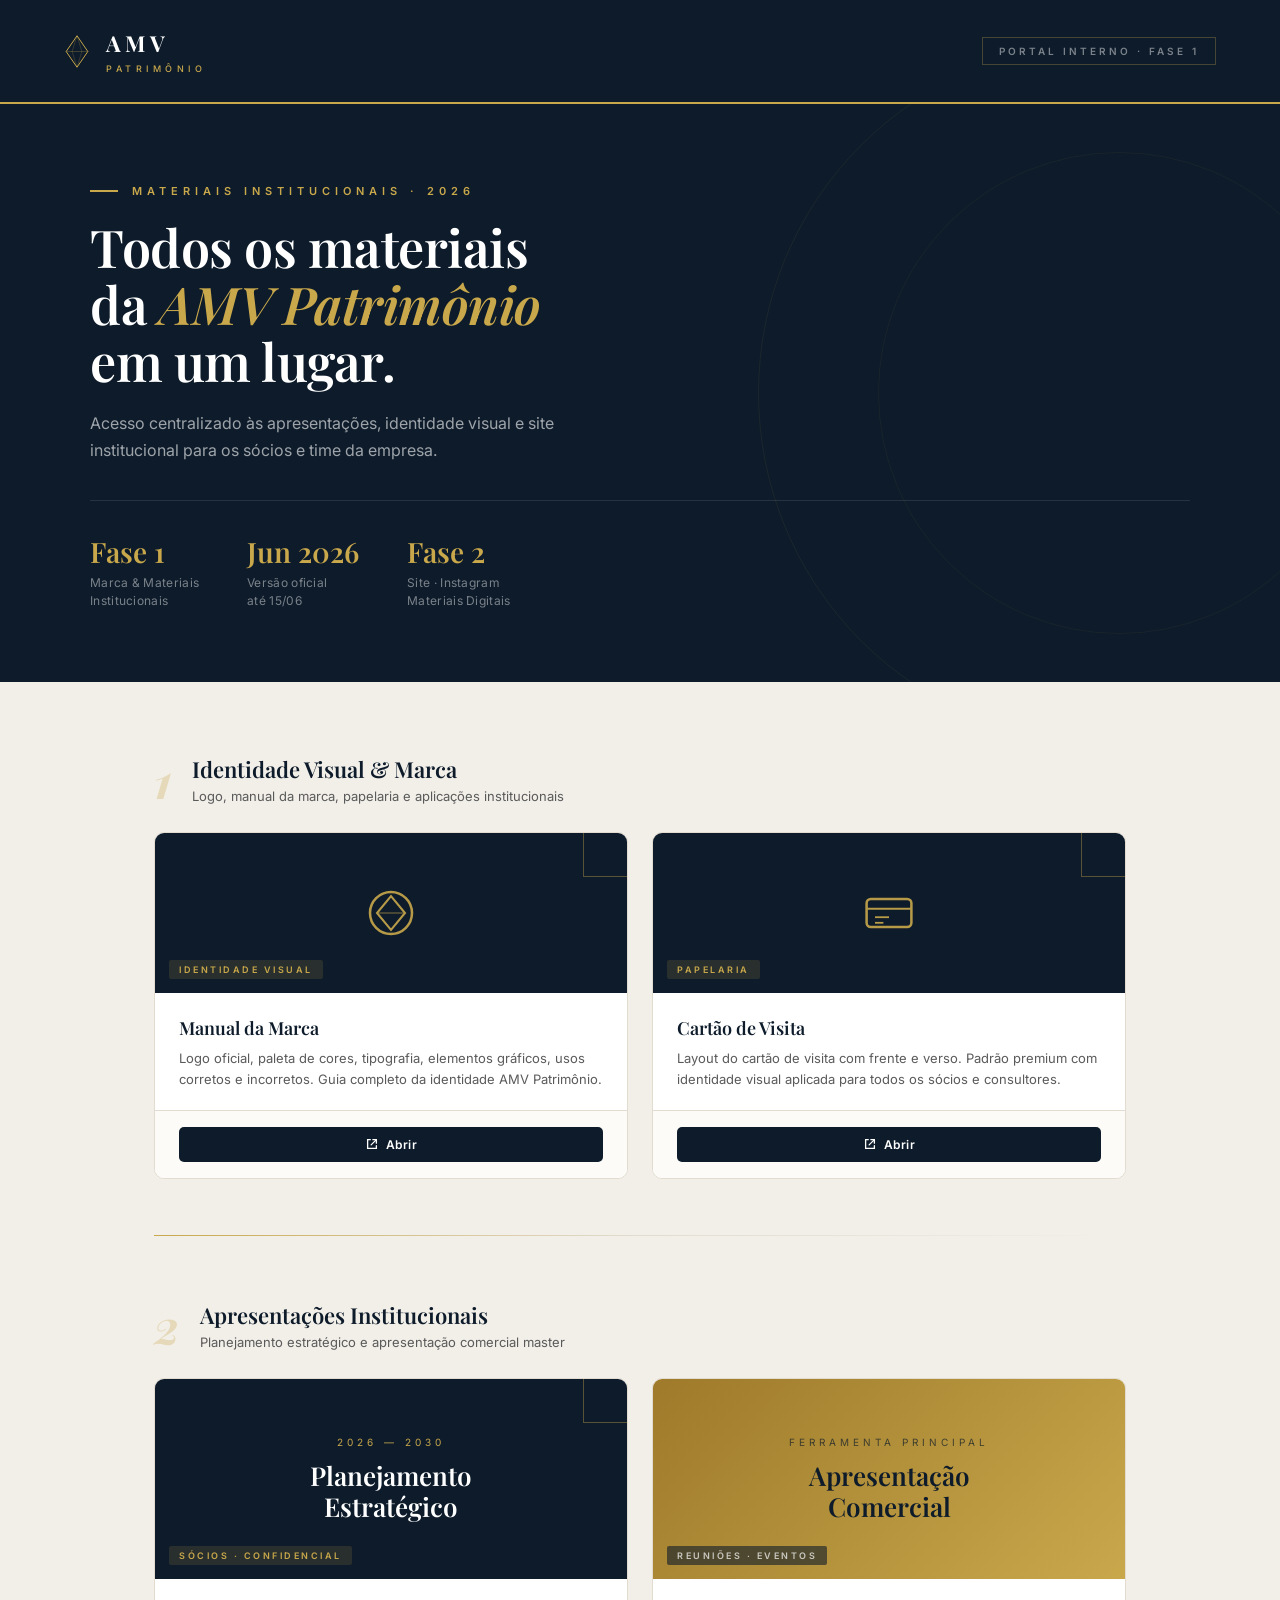
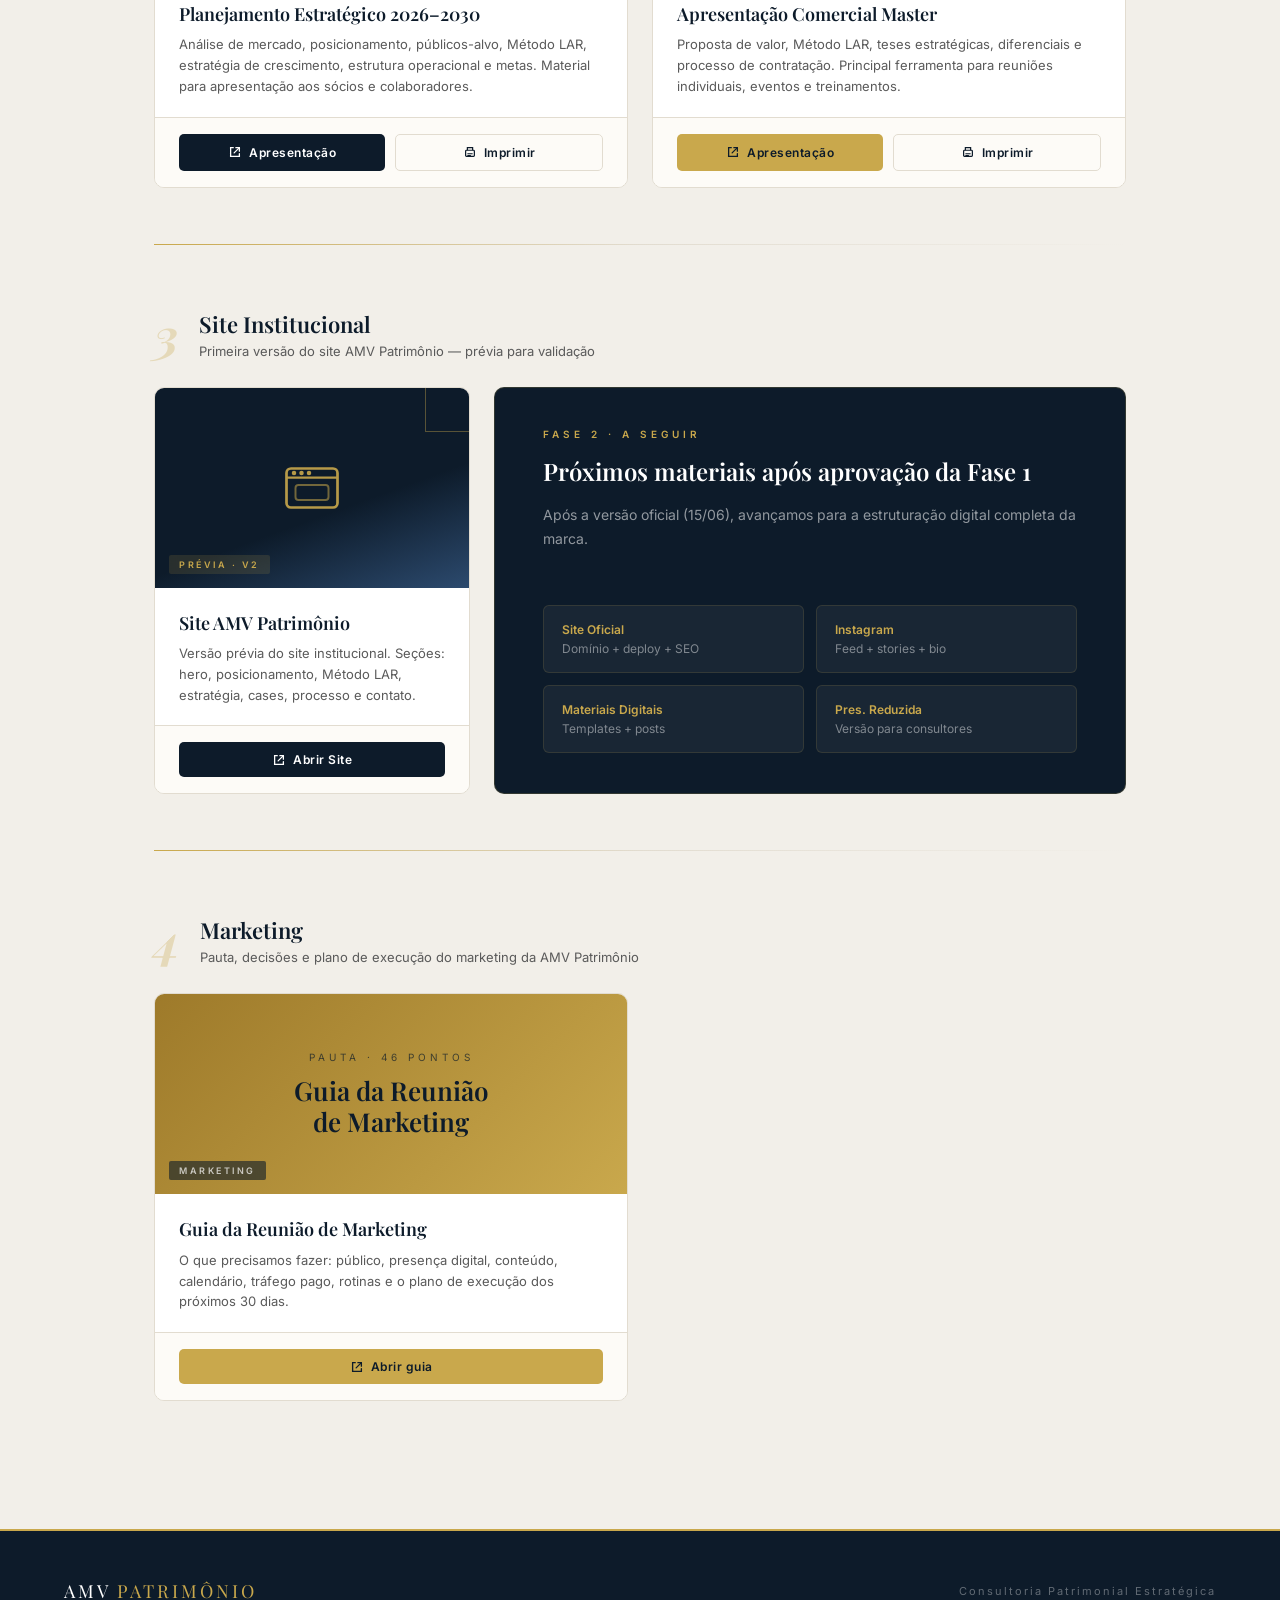
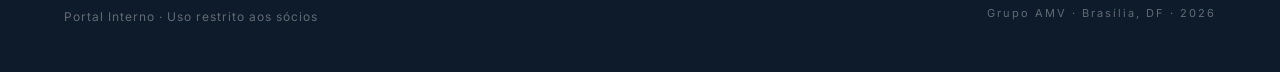
==== commit e5eab653: "feat: adiciona Guia da Reunião de Marketing ao portal Co-Authored-By: Claude Opus 5.5 <noreply@anthr" ====
--- a/index.html
+++ b/index.html
@@ -469,6 +469,41 @@
 
   </div>
 
+  <div class="divider"></div>
+
+  <!-- FASE 2 · MARKETING -->
+  <div class="fase-header">
+    <div class="fase-num">4</div>
+    <div class="fase-info">
+      <h3>Marketing</h3>
+      <p>Pauta, decisões e plano de execução do marketing da AMV Patrimônio</p>
+    </div>
+  </div>
+
+  <div class="cards two" style="margin-bottom:56px;">
+
+    <!-- Guia da Reunião de Marketing -->
+    <div class="card">
+      <div class="card-top" style="height:200px;background:linear-gradient(135deg,#9E7A2A,#C9A84C);">
+        <div style="text-align:center;position:relative;z-index:2;">
+          <div style="font-size:10px;letter-spacing:4px;text-transform:uppercase;color:rgba(13,27,42,.7);margin-bottom:12px;">Pauta · 46 pontos</div>
+          <div style="font-family:'Playfair Display',serif;font-size:26px;color:var(--navy);font-weight:600;line-height:1.2;">Guia da Reunião<br>de Marketing</div>
+        </div>
+        <div class="card-cat dark-cat">Marketing</div>
+      </div>
+      <div class="card-body">
+        <div class="card-name">Guia da Reunião de Marketing</div>
+        <div class="card-desc">O que precisamos fazer: público, presença digital, conteúdo, calendário, tráfego pago, rotinas e o plano de execução dos próximos 30 dias.</div>
+      </div>
+      <div class="card-actions">
+        <a href="guia-marketing.html" target="_blank" class="btn btn-gold">
+          <svg width="14" height="14"><use href="#ico-open"/></svg> Abrir guia
+        </a>
+      </div>
+    </div>
+
+  </div>
+
 
 </main>
 
